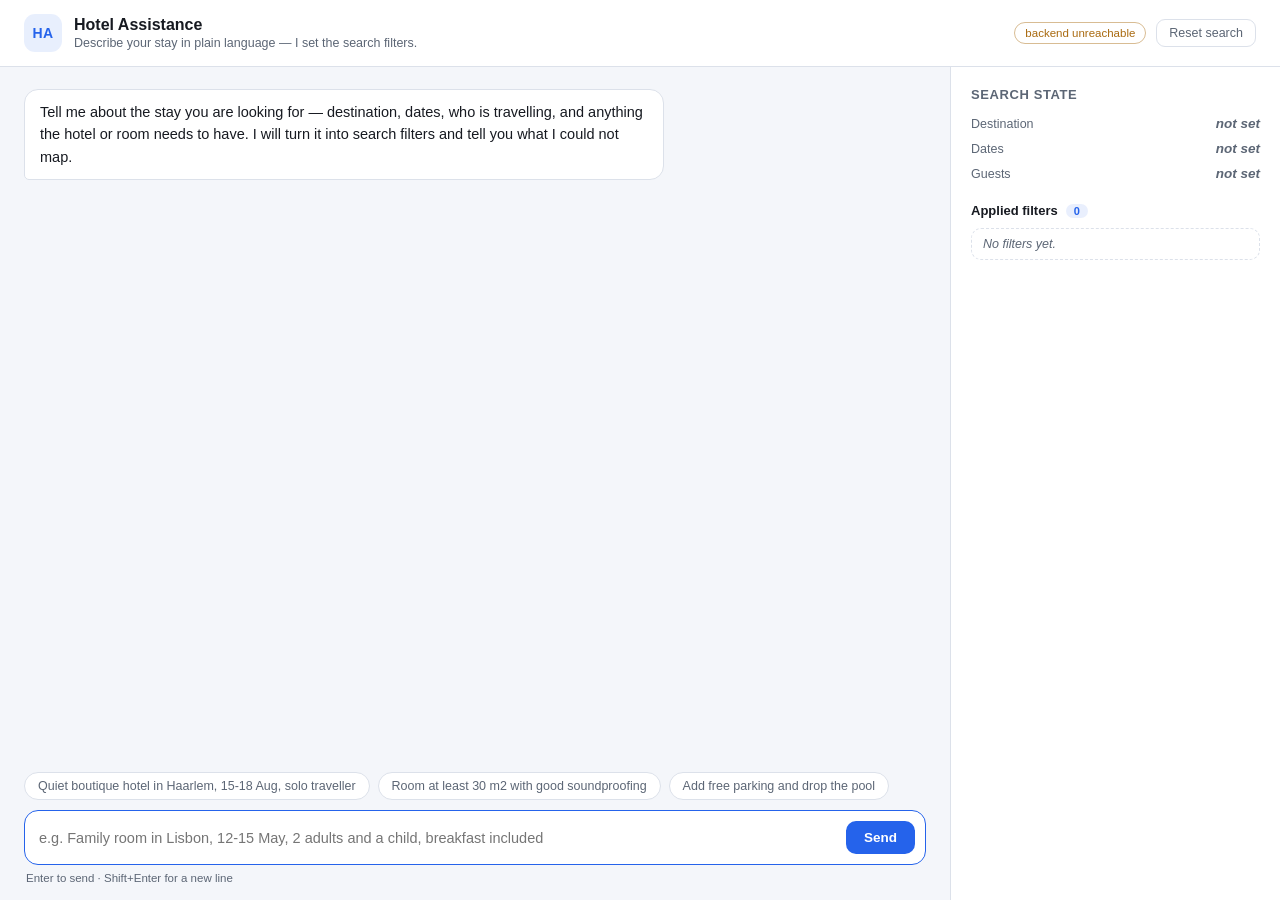
==== src/frontend/index.html @ 9347cb72 "Add unit tests for extraction models, filter values, hotel search client, and various services - Imp" ====
<!doctype html>
<html lang="en">
<head>
  <meta charset="utf-8" />
  <meta name="viewport" content="width=device-width, initial-scale=1" />
  <title>Hotel Assistance</title>
  <link rel="icon" href="data:image/svg+xml,<svg xmlns='http://www.w3.org/2000/svg' viewBox='0 0 100 100'><text y='.9em' font-size='90'>&#127976;</text></svg>" />
  <link rel="stylesheet" href="styles.css" />
</head>
<body>
  <div class="app">
    <header class="app-header">
      <div class="brand">
        <span class="brand-mark" aria-hidden="true">HA</span>
        <div>
          <h1>Hotel Assistance</h1>
          <p class="brand-subtitle">Describe your stay in plain language &mdash; I set the search filters.</p>
        </div>
      </div>
      <div class="header-status">
        <span id="backend-status" class="pill pill-muted">connecting&hellip;</span>
        <button id="reset-button" class="ghost-button" type="button">Reset search</button>
      </div>
    </header>

    <main class="layout">
      <section class="chat" aria-label="Conversation">
        <div id="messages" class="messages" role="log" aria-live="polite" aria-relevant="additions"></div>

        <div id="suggestions" class="suggestions" aria-label="Example requests">
          <button class="chip-button" type="button">Quiet boutique hotel in Haarlem, 15-18 Aug, solo traveller</button>
          <button class="chip-button" type="button">Room at least 30 m2 with good soundproofing</button>
          <button class="chip-button" type="button">Add free parking and drop the pool</button>
        </div>

        <form id="composer" class="composer" autocomplete="off">
          <label class="sr-only" for="message-input">Your message</label>
          <textarea id="message-input" rows="1" placeholder="e.g. Family room in Lisbon, 12-15 May, 2 adults and a child, breakfast included" maxlength="4000"></textarea>
          <button id="send-button" class="send-button" type="submit">
            <span class="send-label">Send</span>
          </button>
        </form>
        <p class="composer-hint">Enter to send &middot; Shift+Enter for a new line</p>
      </section>

      <aside class="state-panel" aria-label="Current search state">
        <h2>Search state</h2>

        <dl class="trip-facts">
          <div><dt>Destination</dt><dd id="state-destination" class="empty">not set</dd></div>
          <div><dt>Dates</dt><dd id="state-dates" class="empty">not set</dd></div>
          <div><dt>Guests</dt><dd id="state-guests" class="empty">not set</dd></div>
        </dl>

        <h3>Applied filters <span id="filter-count" class="counter">0</span></h3>
        <ul id="state-filters" class="filter-list">
          <li class="empty">No filters yet.</li>
        </ul>

        <div id="offers-box" class="offers-box" hidden>
          <span class="offers-label">Offers from hotel backend</span>
          <strong id="offers-count">&mdash;</strong>
        </div>
      </aside>
    </main>
  </div>

  <script src="app.js"></script>
</body>
</html>
---- src/frontend/styles.css ----
:root {
  color-scheme: light dark;
  --bg: #0f1115;
  --surface: #171a21;
  --surface-raised: #1e222b;
  --border: #2a2f3a;
  --text: #e6e8ee;
  --text-muted: #9aa3b2;
  --accent: #6ea8fe;
  --accent-soft: rgba(110, 168, 254, 0.14);
  --user-bubble: #2b4a7d;
  --warn: #f0b357;
  --ok: #63c48b;
  --radius: 14px;
  --font: "Inter", -apple-system, BlinkMacSystemFont, "Segoe UI", Roboto, Helvetica, Arial, sans-serif;
}

@media (prefers-color-scheme: light) {
  :root {
    --bg: #f4f6fa;
    --surface: #ffffff;
    --surface-raised: #f0f2f7;
    --border: #dce1ea;
    --text: #171a21;
    --text-muted: #5c6675;
    --accent: #2563eb;
    --accent-soft: rgba(37, 99, 235, 0.1);
    --user-bubble: #2563eb;
    --warn: #a96a10;
    --ok: #17794a;
  }
}

* { box-sizing: border-box; }

/* Beats the display rules the components below set. */
[hidden] { display: none !important; }

body {
  margin: 0;
  font-family: var(--font);
  background: var(--bg);
  color: var(--text);
  height: 100vh;
  overflow: hidden;
}

.sr-only {
  position: absolute;
  width: 1px; height: 1px;
  padding: 0; margin: -1px;
  overflow: hidden; clip: rect(0 0 0 0);
  white-space: nowrap; border: 0;
}

.app { display: flex; flex-direction: column; height: 100vh; }

.app-header {
  display: flex;
  align-items: center;
  justify-content: space-between;
  gap: 16px;
  padding: 14px 24px;
  background: var(--surface);
  border-bottom: 1px solid var(--border);
  flex-wrap: wrap;
}

.brand { display: flex; align-items: center; gap: 12px; }

.brand-mark {
  display: grid;
  place-items: center;
  width: 38px; height: 38px;
  border-radius: 11px;
  background: var(--accent-soft);
  color: var(--accent);
  font-weight: 700;
  font-size: 14px;
  letter-spacing: 0.5px;
}

.app-header h1 { margin: 0; font-size: 16px; font-weight: 650; }
.brand-subtitle { margin: 2px 0 0; font-size: 12.5px; color: var(--text-muted); }

.header-status { display: flex; align-items: center; gap: 10px; }

.pill {
  font-size: 11.5px;
  padding: 4px 10px;
  border-radius: 999px;
  border: 1px solid var(--border);
  color: var(--text-muted);
  white-space: nowrap;
}
.pill-ok { color: var(--ok); border-color: color-mix(in srgb, var(--ok) 45%, transparent); }
.pill-warn { color: var(--warn); border-color: color-mix(in srgb, var(--warn) 45%, transparent); }

.ghost-button {
  background: transparent;
  border: 1px solid var(--border);
  color: var(--text-muted);
  border-radius: 9px;
  padding: 6px 12px;
  font-size: 12.5px;
  font-family: inherit;
  cursor: pointer;
}
.ghost-button:hover { color: var(--text); border-color: var(--accent); }

.layout {
  flex: 1;
  display: grid;
  grid-template-columns: minmax(0, 1fr) 330px;
  min-height: 0;
}

.chat {
  display: flex;
  flex-direction: column;
  min-height: 0;
  padding: 0 24px 16px;
}

.messages {
  flex: 1;
  overflow-y: auto;
  padding: 22px 0 8px;
  display: flex;
  flex-direction: column;
  gap: 14px;
  scrollbar-width: thin;
}

.message { display: flex; }
.message.user { justify-content: flex-end; }

.bubble {
  max-width: min(640px, 82%);
  padding: 11px 15px;
  border-radius: var(--radius);
  line-height: 1.55;
  font-size: 14.5px;
  white-space: pre-wrap;
  overflow-wrap: anywhere;
}

.message.assistant .bubble {
  background: var(--surface);
  border: 1px solid var(--border);
  border-bottom-left-radius: 5px;
}

.message.user .bubble {
  background: var(--user-bubble);
  color: #fff;
  border-bottom-right-radius: 5px;
}

.message.error .bubble {
  background: color-mix(in srgb, var(--warn) 12%, var(--surface));
  border: 1px solid color-mix(in srgb, var(--warn) 45%, transparent);
}

.bubble-notes {
  margin: 9px 0 0;
  padding-top: 9px;
  border-top: 1px solid var(--border);
  font-size: 12.5px;
  color: var(--text-muted);
  display: flex;
  flex-direction: column;
  gap: 4px;
}

/* Thinking indicator */
.thinking { display: flex; align-items: center; gap: 10px; }

.dots { display: inline-flex; gap: 4px; }
.dots span {
  width: 6px; height: 6px;
  border-radius: 50%;
  background: var(--accent);
  animation: pulse 1.25s ease-in-out infinite;
}
.dots span:nth-child(2) { animation-delay: 0.18s; }
.dots span:nth-child(3) { animation-delay: 0.36s; }

@keyframes pulse {
  0%, 60%, 100% { opacity: 0.25; transform: translateY(0); }
  30% { opacity: 1; transform: translateY(-3px); }
}

.thinking-stage {
  font-size: 13.5px;
  color: var(--text-muted);
  font-variant-numeric: tabular-nums;
}
.thinking-elapsed { font-size: 12px; color: var(--text-muted); opacity: 0.7; }

@media (prefers-reduced-motion: reduce) {
  .dots span { animation: none; opacity: 0.7; }
}

.suggestions {
  display: flex;
  flex-wrap: wrap;
  gap: 8px;
  padding: 6px 0 10px;
}

.chip-button {
  background: var(--surface);
  border: 1px solid var(--border);
  color: var(--text-muted);
  border-radius: 999px;
  padding: 6px 13px;
  font-size: 12.5px;
  font-family: inherit;
  cursor: pointer;
  text-align: left;
}
.chip-button:hover { color: var(--text); border-color: var(--accent); background: var(--accent-soft); }

.composer {
  display: flex;
  gap: 10px;
  align-items: flex-end;
  background: var(--surface);
  border: 1px solid var(--border);
  border-radius: var(--radius);
  padding: 10px 10px 10px 14px;
}
.composer:focus-within { border-color: var(--accent); }

.composer textarea {
  flex: 1;
  resize: none;
  border: 0;
  background: transparent;
  color: var(--text);
  font-family: inherit;
  font-size: 14.5px;
  line-height: 1.5;
  max-height: 160px;
  outline: none;
  padding: 4px 0;
}

.send-button {
  border: 0;
  border-radius: 10px;
  background: var(--accent);
  color: #fff;
  font-family: inherit;
  font-size: 13.5px;
  font-weight: 600;
  padding: 9px 18px;
  cursor: pointer;
}
.send-button:disabled { opacity: 0.5; cursor: not-allowed; }

.composer-hint { margin: 7px 2px 0; font-size: 11.5px; color: var(--text-muted); }

.state-panel {
  border-left: 1px solid var(--border);
  background: var(--surface);
  padding: 20px;
  overflow-y: auto;
}

.state-panel h2 { margin: 0 0 14px; font-size: 13px; text-transform: uppercase; letter-spacing: 0.6px; color: var(--text-muted); }
.state-panel h3 { margin: 22px 0 10px; font-size: 13px; display: flex; align-items: center; gap: 8px; }

.counter {
  font-size: 11px;
  font-weight: 600;
  color: var(--accent);
  background: var(--accent-soft);
  border-radius: 999px;
  padding: 1px 8px;
}

.trip-facts { margin: 0; display: flex; flex-direction: column; gap: 10px; }
.trip-facts > div { display: flex; justify-content: space-between; gap: 12px; align-items: baseline; }
.trip-facts dt { font-size: 12.5px; color: var(--text-muted); }
.trip-facts dd { margin: 0; font-size: 13.5px; font-weight: 550; text-align: right; overflow-wrap: anywhere; }

.empty { color: var(--text-muted); font-weight: 400; font-style: italic; }

.filter-list { list-style: none; margin: 0; padding: 0; display: flex; flex-direction: column; gap: 7px; }

.filter-list li {
  background: var(--surface-raised);
  border: 1px solid var(--border);
  border-radius: 10px;
  padding: 8px 11px;
  font-size: 12.5px;
  display: flex;
  justify-content: space-between;
  gap: 10px;
  align-items: baseline;
}
.filter-list li.empty { background: transparent; border-style: dashed; display: block; }

.filter-value { color: var(--accent); font-weight: 600; white-space: nowrap; }
.filter-strength { font-size: 10.5px; text-transform: uppercase; letter-spacing: 0.4px; color: var(--text-muted); }

.offers-box {
  margin-top: 22px;
  padding: 12px;
  border-radius: 10px;
  background: var(--surface-raised);
  border: 1px solid var(--border);
  display: flex;
  flex-direction: column;
  gap: 4px;
}
.offers-label { font-size: 11.5px; color: var(--text-muted); }
.offers-box strong { font-size: 19px; }

@media (max-width: 900px) {
  body { overflow: auto; }
  .layout { grid-template-columns: 1fr; }
  .state-panel { border-left: 0; border-top: 1px solid var(--border); }
  .chat { padding: 0 14px 14px; }
}
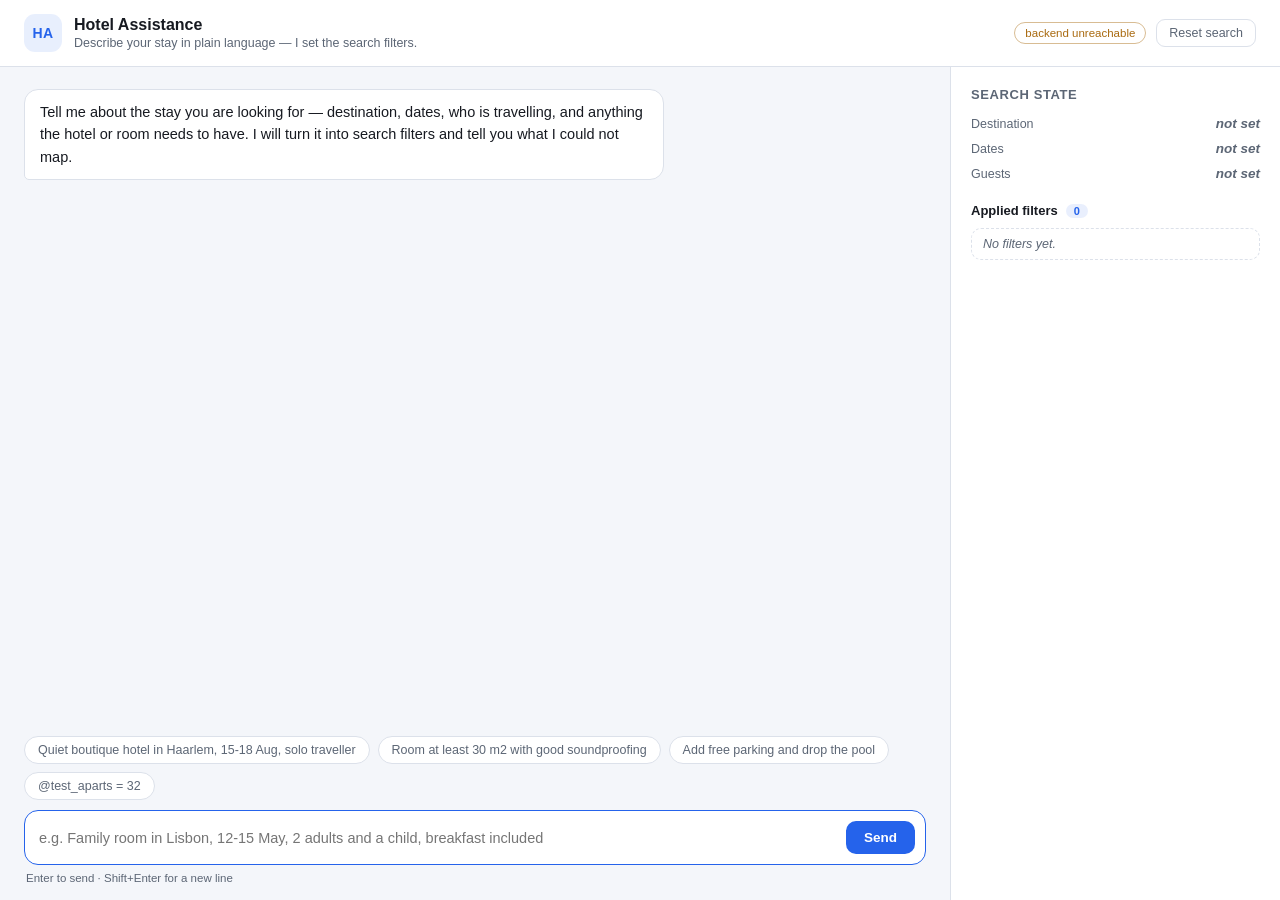
==== commit 7ac6fcd4: "feat: Implement simulated hotel search client and directive handling - Added SimulatedHotelSearchCli" ====
--- a/src/frontend/index.html
+++ b/src/frontend/index.html
@@ -31,6 +31,7 @@
           <button class="chip-button" type="button">Quiet boutique hotel in Haarlem, 15-18 Aug, solo traveller</button>
           <button class="chip-button" type="button">Room at least 30 m2 with good soundproofing</button>
           <button class="chip-button" type="button">Add free parking and drop the pool</button>
+          <button class="chip-button" type="button">@test_aparts = 32</button>
         </div>
 
         <form id="composer" class="composer" autocomplete="off">
--- a/src/frontend/styles.css
+++ b/src/frontend/styles.css
@@ -173,6 +173,85 @@
   gap: 4px;
 }
 
+/* Offer table: the properties behind the backend's count */
+.offers-panel {
+  max-width: min(720px, 94%);
+  width: 100%;
+  background: var(--surface);
+  border: 1px solid var(--border);
+  border-radius: var(--radius);
+  border-bottom-left-radius: 5px;
+  overflow: hidden;
+}
+
+.offers-panel-title {
+  display: flex;
+  justify-content: space-between;
+  align-items: baseline;
+  gap: 10px;
+  padding: 10px 14px;
+  border-bottom: 1px solid var(--border);
+  font-size: 12.5px;
+  font-weight: 600;
+  letter-spacing: 0.02em;
+  color: var(--text-muted);
+  text-transform: uppercase;
+}
+
+.offers-panel-note {
+  font-weight: 500;
+  text-transform: none;
+  opacity: 0.75;
+}
+
+/* Long result sets scroll inside the panel instead of burying the chat. */
+.offers-scroll {
+  max-height: 320px;
+  overflow: auto;
+  scrollbar-width: thin;
+}
+
+.offers-table {
+  width: 100%;
+  border-collapse: collapse;
+  font-size: 13.5px;
+}
+
+.offers-table th {
+  position: sticky;
+  top: 0;
+  z-index: 1;
+  background: var(--surface-raised);
+  text-align: left;
+  font-weight: 600;
+  font-size: 12px;
+  color: var(--text-muted);
+  padding: 8px 14px;
+  border-bottom: 1px solid var(--border);
+}
+
+.offers-table td {
+  padding: 8px 14px;
+  border-bottom: 1px solid color-mix(in srgb, var(--border) 55%, transparent);
+  vertical-align: top;
+}
+
+.offers-table tbody tr:last-child td { border-bottom: none; }
+.offers-table tbody tr:hover td { background: var(--accent-soft); }
+
+.offers-index {
+  width: 40px;
+  color: var(--text-muted);
+  font-variant-numeric: tabular-nums;
+}
+
+.offers-address { color: var(--text-muted); }
+
+.offers-price {
+  white-space: nowrap;
+  font-variant-numeric: tabular-nums;
+}
+
 /* Thinking indicator */
 .thinking { display: flex; align-items: center; gap: 10px; }
 
@@ -288,6 +367,9 @@
 
 .empty { color: var(--text-muted); font-weight: 400; font-style: italic; }
 
+/* A detail the user replaced but has not pinned down yet. */
+.trip-facts dd.pending { color: var(--warn); font-weight: 500; font-style: italic; }
+
 .filter-list { list-style: none; margin: 0; padding: 0; display: flex; flex-direction: column; gap: 7px; }
 
 .filter-list li {
